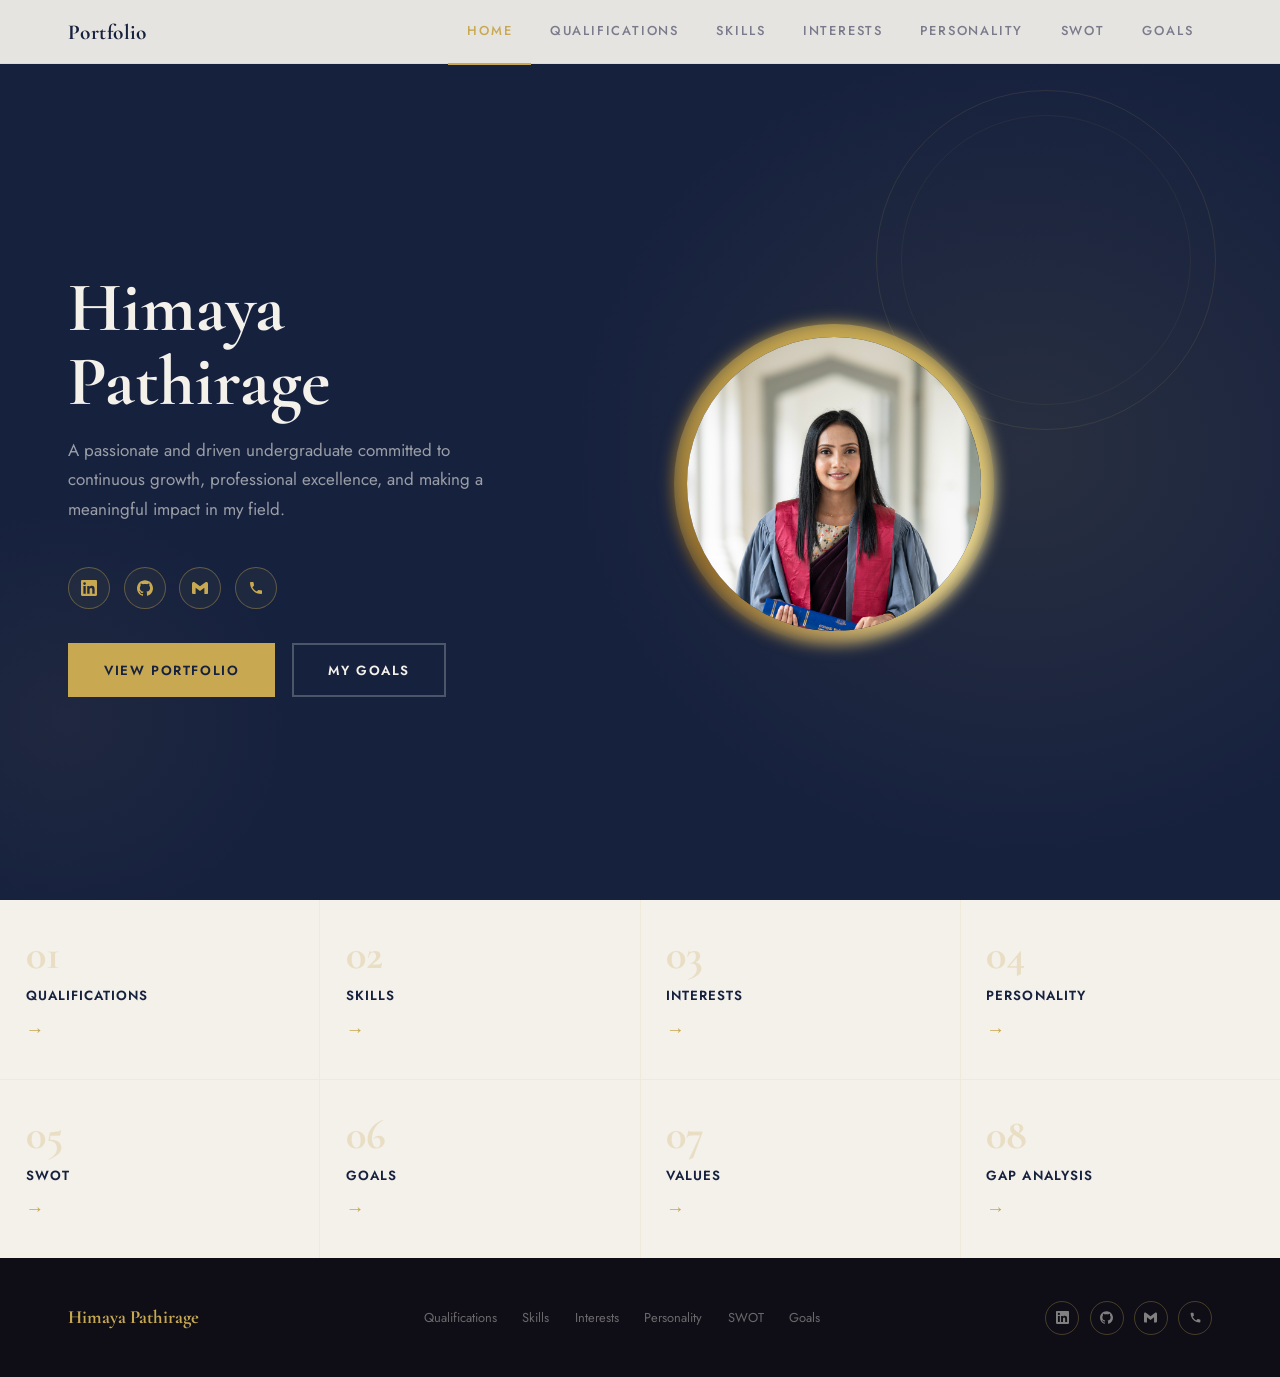
==== index.html @ 75c01a4c "Initial portfolio upload" ====
<!DOCTYPE html>
<html lang="en">
<head>
<meta charset="UTF-8">
<meta name="viewport" content="width=device-width, initial-scale=1.0">
<title>E-Portfolio — Home</title>
<link rel="stylesheet" href="css/style.css">
<style>
  .hero {
    min-height: 100vh;
    display: grid; grid-template-columns: 1fr 1fr;
    align-items: center; gap: 4rem;
    padding: 8rem 4rem 4rem;
    position: relative; overflow: hidden;
    background: var(--ink);
  }
  .hero::before {
    content: '';
    position: absolute; inset: 0;
    background:
      radial-gradient(ellipse 55% 70% at 80% 50%, rgba(200,169,81,0.1) 0%, transparent 65%),
      radial-gradient(ellipse 30% 40% at 5% 80%, rgba(200,169,81,0.05) 0%, transparent 60%);
  }
  .hero-ring {
    position: absolute; top: 10%; right: 5%;
    width: 340px; height: 340px; border-radius: 50%;
    border: 1px solid rgba(200,169,81,0.12);
    animation: pulse 7s ease-in-out infinite;
  }
  .hero-ring::after {
    content:''; position:absolute; inset:24px; border-radius:50%;
    border:1px solid rgba(200,169,81,0.07);
  }
  @keyframes pulse {0%,100%{transform:scale(1);opacity:1}50%{transform:scale(1.05);opacity:0.6}}

  .hero-text { position: relative; z-index: 1; color: var(--cream); }
  .hero-eyebrow {
    display: inline-flex; align-items: center; gap: 0.7rem;
    font-size: 0.7rem; font-weight: 600; letter-spacing: 0.22em;
    text-transform: uppercase; color: var(--gold); margin-bottom: 1.5rem;
  }
  .hero-eyebrow::before { content:''; width:28px; height:1px; background:var(--gold); }
  h1.hero-name {
    font-family: var(--font-display);
    font-size: clamp(3rem,5.5vw,5.5rem);
    font-weight: 700; line-height: 1.05;
    margin-bottom: 1rem; color: var(--cream);
  }
  h1.hero-name em { color: var(--gold); font-style: italic; }
  .hero-tagline {
    font-size: 1rem; line-height: 1.75;
    color: rgba(244,241,235,0.6);
    max-width: 420px; margin-bottom: 2.5rem;
  }
  .hero-meta { margin-bottom: 2.5rem; }
  .hero-meta-item {
    display: flex; align-items: center; gap: 0.8rem;
    font-size: 0.85rem; color: rgba(244,241,235,0.55);
    margin-bottom: 0.5rem;
  }
  .hero-meta-item::before { content:''; width:5px; height:5px; border-radius:50%; background:var(--gold); flex-shrink:0; }
  .hero-btns { display: flex; gap: 1rem; flex-wrap: wrap; }
  .btn {
    display: inline-flex; align-items: center; gap: 0.6rem;
    padding: 0.85rem 2rem; text-decoration: none;
    font-size: 0.78rem; font-weight: 600;
    letter-spacing: 0.12em; text-transform: uppercase;
    transition: all var(--trans); border: 2px solid;
  }
  .btn-gold { background: var(--gold); color: var(--ink); border-color: var(--gold); }
  .btn-gold:hover { background: transparent; color: var(--gold); }
  .btn-outline { background: transparent; color: var(--cream); border-color: rgba(244,241,235,0.25); }
  .btn-outline:hover { border-color: var(--gold); color: var(--gold); }

  /* Quick nav cards */
  .quick-nav {
    display: grid; grid-template-columns: repeat(4,1fr);
    gap: 1px; background: rgba(200,169,81,0.1);
    margin-top: 0;
  }
  .qnav-card {
    background: var(--cream); padding: 2rem 1.5rem;
    text-decoration: none; color: var(--ink);
    transition: all var(--trans);
    display: flex; flex-direction: column; gap: 0.5rem;
  }
  .qnav-card:hover { background: var(--ink); color: var(--cream); }
  .qnav-num {
    font-family: var(--font-display);
    font-size: 2.5rem; font-weight: 700;
    color: rgba(200,169,81,0.25); line-height: 1;
  }
  .qnav-card:hover .qnav-num { color: rgba(200,169,81,0.4); }
  .qnav-title { font-size: 0.78rem; font-weight: 600; letter-spacing: 0.08em; text-transform: uppercase; }
  .qnav-arrow { font-size: 1.1rem; color: var(--gold); margin-top: auto; }

  @media (max-width: 900px) {
    .hero { grid-template-columns: 1fr; padding: 6rem 1.5rem 3rem; gap: 2.5rem; min-height: auto; }
    .hero-ring { display: none; }
    .quick-nav { grid-template-columns: repeat(2,1fr); }
  }
</style>
</head>
<body>

<nav class="nav">
  <a href="index.html" class="nav-logo">Portfolio</a>
  <ul class="nav-links">
    <li><a href="index.html">Home</a></li>
    <li><a href="qualifications.html">Qualifications</a></li>
    <li><a href="skills.html">Skills</a></li>
    <li><a href="interests.html">Interests</a></li>
    <li><a href="personality.html">Personality</a></li>
    <li><a href="swot.html">SWOT</a></li>
    <li><a href="goals.html">Goals</a></li>
    
  </ul>
  <button class="nav-hamburger" aria-label="Menu">
    <span></span><span></span><span></span>
  </button>
</nav>

<section class="hero">
  <div class="hero-ring"></div>
  <div class="hero-text fade-up">
    <h1 class="hero-name">Himaya<br>Pathirage</h1>
    <p class="hero-tagline">A passionate and driven undergraduate committed to continuous growth, professional excellence, and making a meaningful impact in my field.</p>
    
    <div class="hero-social" style="display:flex; gap:0.8rem; margin-bottom:2rem; flex-wrap:wrap;">

        <!-- LinkedIn -->
        <a href="https://linkedin.com/in/himaya-pathirage-b94798361" 
          target="_blank" rel="noopener noreferrer"
          style="text-decoration:none"
          title="LinkedIn">
          <div style="
            width:42px; height:42px; border-radius:50%;
            border:1px solid rgba(200,169,81,0.4);
            display:flex; align-items:center; justify-content:center;
            color:var(--gold); font-size:1rem;
            transition: all 0.25s; cursor:pointer;
            background:rgba(200,169,81,0.05);"
            onmouseover="this.style.background='var(--gold)';this.style.color='var(--ink)';this.style.borderColor='var(--gold)'"
            onmouseout="this.style.background='rgba(200,169,81,0.05)';this.style.color='var(--gold)';this.style.borderColor='rgba(200,169,81,0.4)'">
            <svg xmlns="http://www.w3.org/2000/svg" width="16" height="16" fill="currentColor" viewBox="0 0 24 24">
              <path d="M20.447 20.452h-3.554v-5.569c0-1.328-.027-3.037-1.852-3.037-1.853 0-2.136 1.445-2.136 2.939v5.667H9.351V9h3.414v1.561h.046c.477-.9 1.637-1.85 3.37-1.85 3.601 0 4.267 2.37 4.267 5.455v6.286zM5.337 7.433a2.062 2.062 0 0 1-2.063-2.065 2.064 2.064 0 1 1 2.063 2.065zm1.782 13.019H3.555V9h3.564v11.452zM22.225 0H1.771C.792 0 0 .774 0 1.729v20.542C0 23.227.792 24 1.771 24h20.451C23.2 24 24 23.227 24 22.271V1.729C24 .774 23.2 0 22.222 0h.003z"/>
            </svg>
          </div>
        </a>

        <!-- GitHub -->
        <a href="https://github.com/HimayaPathirage" 
          target="_blank" rel="noopener noreferrer"
          style="text-decoration:none"
          title="GitHub">
          <div style="
            width:42px; height:42px; border-radius:50%;
            border:1px solid rgba(200,169,81,0.4);
            display:flex; align-items:center; justify-content:center;
            color:var(--gold); font-size:1rem;
            transition: all 0.25s; cursor:pointer;
            background:rgba(200,169,81,0.05);"
            onmouseover="this.style.background='var(--gold)';this.style.color='var(--ink)';this.style.borderColor='var(--gold)'"
            onmouseout="this.style.background='rgba(200,169,81,0.05)';this.style.color='var(--gold)';this.style.borderColor='rgba(200,169,81,0.4)'">
            <svg xmlns="http://www.w3.org/2000/svg" width="16" height="16" fill="currentColor" viewBox="0 0 24 24">
              <path d="M12 .297c-6.63 0-12 5.373-12 12 0 5.303 3.438 9.8 8.205 11.385.6.113.82-.258.82-.577 0-.285-.01-1.04-.015-2.04-3.338.724-4.042-1.61-4.042-1.61C4.422 18.07 3.633 17.7 3.633 17.7c-1.087-.744.084-.729.084-.729 1.205.084 1.838 1.236 1.838 1.236 1.07 1.835 2.809 1.305 3.495.998.108-.776.417-1.305.76-1.605-2.665-.3-5.466-1.332-5.466-5.93 0-1.31.465-2.38 1.235-3.22-.135-.303-.54-1.523.105-3.176 0 0 1.005-.322 3.3 1.23.96-.267 1.98-.399 3-.405 1.02.006 2.04.138 3 .405 2.28-1.552 3.285-1.23 3.285-1.23.645 1.653.24 2.873.12 3.176.765.84 1.23 1.91 1.23 3.22 0 4.61-2.805 5.625-5.475 5.92.42.36.81 1.096.81 2.22 0 1.606-.015 2.896-.015 3.286 0 .315.21.69.825.57C20.565 22.092 24 17.592 24 12.297c0-6.627-5.373-12-12-12"/>
            </svg>
          </div>
        </a>

        <!-- Gmail -->
        <a href="mailto:pdht20@gmail.com"
          style="text-decoration:none"
          title="Email">
          <div style="
            width:42px; height:42px; border-radius:50%;
            border:1px solid rgba(200,169,81,0.4);
            display:flex; align-items:center; justify-content:center;
            color:var(--gold); font-size:1rem;
            transition: all 0.25s; cursor:pointer;
            background:rgba(200,169,81,0.05);"
            onmouseover="this.style.background='var(--gold)';this.style.color='var(--ink)';this.style.borderColor='var(--gold)'"
            onmouseout="this.style.background='rgba(200,169,81,0.05)';this.style.color='var(--gold)';this.style.borderColor='rgba(200,169,81,0.4)'">
            <svg xmlns="http://www.w3.org/2000/svg" width="16" height="16" fill="currentColor" viewBox="0 0 24 24">
              <path d="M24 5.457v13.909c0 .904-.732 1.636-1.636 1.636h-3.819V11.73L12 16.64l-6.545-4.91v9.273H1.636A1.636 1.636 0 0 1 0 19.366V5.457c0-2.023 2.309-3.178 3.927-1.964L5.455 4.64 12 9.548l6.545-4.910 1.528-1.145C21.69 2.28 24 3.434 24 5.457z"/>
            </svg>
          </div>
        </a>

        <!-- Phone / WhatsApp -->
        <a href="tel:+94719879694"
          style="text-decoration:none"
          title="Phone">
          <div style="
            width:42px; height:42px; border-radius:50%;
            border:1px solid rgba(200,169,81,0.4);
            display:flex; align-items:center; justify-content:center;
            color:var(--gold); font-size:1rem;
            transition: all 0.25s; cursor:pointer;
            background:rgba(200,169,81,0.05);"
            onmouseover="this.style.background='var(--gold)';this.style.color='var(--ink)';this.style.borderColor='var(--gold)'"
            onmouseout="this.style.background='rgba(200,169,81,0.05)';this.style.color='var(--gold)';this.style.borderColor='rgba(200,169,81,0.4)'">
            <svg xmlns="http://www.w3.org/2000/svg" width="16" height="16" fill="currentColor" viewBox="0 0 24 24">
              <path d="M6.62 10.79c1.44 2.83 3.76 5.14 6.59 6.59l2.2-2.2c.27-.27.67-.36 1.02-.24 1.12.37 2.33.57 3.57.57.55 0 1 .45 1 1V20c0 .55-.45 1-1 1-9.39 0-17-7.61-17-17 0-.55.45-1 1-1h3.5c.55 0 1 .45 1 1 0 1.25.2 2.45.57 3.57.11.35.03.74-.25 1.02l-2.2 2.2z"/>
            </svg>
          </div>
        </a>

    </div>

    <div class="hero-btns">
      <a href="qualifications.html" class="btn btn-gold">View Portfolio</a>
      <a href="goals.html" class="btn btn-outline">My Goals</a>
    </div>
  </div>
    <div class="home-img">
      <div class="glowing-circle">
          <span></span>
          <span></span>
          <div class="image">
            <img src="profile.jpg" alt="Profile">
          </div>
      </div>
    </div>
    
</section>

<div class="quick-nav">
  <a href="qualifications.html" class="qnav-card">
    <div class="qnav-num">01</div>
    <div class="qnav-title">Qualifications</div>
    <div class="qnav-arrow">→</div>
  </a>
  <a href="skills.html" class="qnav-card">
    <div class="qnav-num">02</div>
    <div class="qnav-title">Skills</div>
    <div class="qnav-arrow">→</div>
  </a>
  <a href="interests.html" class="qnav-card">
    <div class="qnav-num">03</div>
    <div class="qnav-title">Interests</div>
    <div class="qnav-arrow">→</div>
  </a>
  <a href="personality.html" class="qnav-card">
    <div class="qnav-num">04</div>
    <div class="qnav-title">Personality</div>
    <div class="qnav-arrow">→</div>
  </a>
  <a href="swot.html" class="qnav-card">
    <div class="qnav-num">05</div>
    <div class="qnav-title">SWOT</div>
    <div class="qnav-arrow">→</div>
  </a>
  <a href="goals.html" class="qnav-card">
    <div class="qnav-num">06</div>
    <div class="qnav-title">Goals</div>
    <div class="qnav-arrow">→</div>
  </a>
  <a href="swot.html#values" class="qnav-card">
    <div class="qnav-num">07</div>
    <div class="qnav-title">Values</div>
    <div class="qnav-arrow">→</div>
  </a>
  <a href="goals.html#gap" class="qnav-card">
    <div class="qnav-num">08</div>
    <div class="qnav-title">Gap Analysis</div>
    <div class="qnav-arrow">→</div>
  </a>
</div>

<footer class="footer">
  <div class="footer-name">Himaya Pathirage</div>
  <ul class="footer-nav">
    <li><a href="qualifications.html">Qualifications</a></li>
    <li><a href="skills.html">Skills</a></li>
    <li><a href="interests.html">Interests</a></li>
    <li><a href="personality.html">Personality</a></li>
    <li><a href="swot.html">SWOT</a></li>
    <li><a href="goals.html">Goals</a></li>
  </ul>

  <!-- Replace <div>E-Portfolio &copy; 2026</div> with this -->
  <div style="display:flex; gap:0.6rem; align-items:center;">

    <a href="https://linkedin.com/in/himaya-pathirage-b94798361" 
       target="_blank" rel="noopener noreferrer" style="text-decoration:none" title="LinkedIn">
      <div style="width:34px;height:34px;border-radius:50%;border:1px solid rgba(200,169,81,0.3);display:flex;align-items:center;justify-content:center;color:rgba(244,241,235,0.5);transition:all 0.25s;cursor:pointer;"
        onmouseover="this.style.background='var(--gold)';this.style.color='var(--ink)';this.style.borderColor='var(--gold)'"
        onmouseout="this.style.background='';this.style.color='rgba(244,241,235,0.5)';this.style.borderColor='rgba(200,169,81,0.3)'">
        <svg xmlns="http://www.w3.org/2000/svg" width="13" height="13" fill="currentColor" viewBox="0 0 24 24">
          <path d="M20.447 20.452h-3.554v-5.569c0-1.328-.027-3.037-1.852-3.037-1.853 0-2.136 1.445-2.136 2.939v5.667H9.351V9h3.414v1.561h.046c.477-.9 1.637-1.85 3.37-1.85 3.601 0 4.267 2.37 4.267 5.455v6.286zM5.337 7.433a2.062 2.062 0 0 1-2.063-2.065 2.064 2.064 0 1 1 2.063 2.065zm1.782 13.019H3.555V9h3.564v11.452zM22.225 0H1.771C.792 0 0 .774 0 1.729v20.542C0 23.227.792 24 1.771 24h20.451C23.2 24 24 23.227 24 22.271V1.729C24 .774 23.2 0 22.222 0h.003z"/>
        </svg>
      </div>
    </a>

    <a href="https://github.com/HimayaPathirage" 
       target="_blank" rel="noopener noreferrer" style="text-decoration:none" title="GitHub">
      <div style="width:34px;height:34px;border-radius:50%;border:1px solid rgba(200,169,81,0.3);display:flex;align-items:center;justify-content:center;color:rgba(244,241,235,0.5);transition:all 0.25s;cursor:pointer;"
        onmouseover="this.style.background='var(--gold)';this.style.color='var(--ink)';this.style.borderColor='var(--gold)'"
        onmouseout="this.style.background='';this.style.color='rgba(244,241,235,0.5)';this.style.borderColor='rgba(200,169,81,0.3)'">
        <svg xmlns="http://www.w3.org/2000/svg" width="13" height="13" fill="currentColor" viewBox="0 0 24 24">
          <path d="M12 .297c-6.63 0-12 5.373-12 12 0 5.303 3.438 9.8 8.205 11.385.6.113.82-.258.82-.577 0-.285-.01-1.04-.015-2.04-3.338.724-4.042-1.61-4.042-1.61C4.422 18.07 3.633 17.7 3.633 17.7c-1.087-.744.084-.729.084-.729 1.205.084 1.838 1.236 1.838 1.236 1.07 1.835 2.809 1.305 3.495.998.108-.776.417-1.305.76-1.605-2.665-.3-5.466-1.332-5.466-5.93 0-1.31.465-2.38 1.235-3.22-.135-.303-.54-1.523.105-3.176 0 0 1.005-.322 3.3 1.23.96-.267 1.98-.399 3-.405 1.02.006 2.04.138 3 .405 2.28-1.552 3.285-1.23 3.285-1.23.645 1.653.24 2.873.12 3.176.765.84 1.23 1.91 1.23 3.22 0 4.61-2.805 5.625-5.475 5.92.42.36.81 1.096.81 2.22 0 1.606-.015 2.896-.015 3.286 0 .315.21.69.825.57C20.565 22.092 24 17.592 24 12.297c0-6.627-5.373-12-12-12"/>
        </svg>
      </div>
    </a>

    <a href="mailto:pdht20@gmail.com" style="text-decoration:none" title="Email">
      <div style="width:34px;height:34px;border-radius:50%;border:1px solid rgba(200,169,81,0.3);display:flex;align-items:center;justify-content:center;color:rgba(244,241,235,0.5);transition:all 0.25s;cursor:pointer;"
        onmouseover="this.style.background='var(--gold)';this.style.color='var(--ink)';this.style.borderColor='var(--gold)'"
        onmouseout="this.style.background='';this.style.color='rgba(244,241,235,0.5)';this.style.borderColor='rgba(200,169,81,0.3)'">
        <svg xmlns="http://www.w3.org/2000/svg" width="13" height="13" fill="currentColor" viewBox="0 0 24 24">
          <path d="M24 5.457v13.909c0 .904-.732 1.636-1.636 1.636h-3.819V11.73L12 16.64l-6.545-4.91v9.273H1.636A1.636 1.636 0 0 1 0 19.366V5.457c0-2.023 2.309-3.178 3.927-1.964L5.455 4.64 12 9.548l6.545-4.910 1.528-1.145C21.69 2.28 24 3.434 24 5.457z"/>
        </svg>
      </div>
    </a>

    <a href="tel:+94719879694" style="text-decoration:none" title="Phone">
      <div style="width:34px;height:34px;border-radius:50%;border:1px solid rgba(200,169,81,0.3);display:flex;align-items:center;justify-content:center;color:rgba(244,241,235,0.5);transition:all 0.25s;cursor:pointer;"
        onmouseover="this.style.background='var(--gold)';this.style.color='var(--ink)';this.style.borderColor='var(--gold)'"
        onmouseout="this.style.background='';this.style.color='rgba(244,241,235,0.5)';this.style.borderColor='rgba(200,169,81,0.3)'">
        <svg xmlns="http://www.w3.org/2000/svg" width="13" height="13" fill="currentColor" viewBox="0 0 24 24">
          <path d="M6.62 10.79c1.44 2.83 3.76 5.14 6.59 6.59l2.2-2.2c.27-.27.67-.36 1.02-.24 1.12.37 2.33.57 3.57.57.55 0 1 .45 1 1V20c0 .55-.45 1-1 1-9.39 0-17-7.61-17-17 0-.55.45-1 1-1h3.5c.55 0 1 .45 1 1 0 1.25.2 2.45.57 3.57.11.35.03.74-.25 1.02l-2.2 2.2z"/>
        </svg>
      </div>
    </a>

  </div>
</footer>

<script src="js/main.js"></script>
</body>
</html>
---- css/style.css ----
/* =============================================
   SHARED STYLES — E-Portfolio
   ============================================= */

@import url('https://fonts.googleapis.com/css2?family=Cormorant+Garamond:ital,wght@0,400;0,600;0,700;1,400&family=Jost:wght@300;400;500;600&display=swap');

:root {
  --ink:       #16213e;
  --deep:      #0f0e17;
  --cream:     #f4f1eb;
  --warm:      #e8e0d0;
  --gold:      #c8a951;
  --gold-dim:  rgba(200,169,81,0.18);
  --muted:     #7a7a8c;
  --white:     #ffffff;
  --red:       #e05c5c;
  --green:     #4caf82;
  --blue:      #5c8ae0;
  --amber:     #e0b45c;

  --font-display: 'Cormorant Garamond', Georgia, serif;
  --font-body:    'Jost', sans-serif;

  --radius: 2px;
  --shadow: 0 8px 40px rgba(22,33,62,0.10);
  --shadow-lg: 0 24px 64px rgba(22,33,62,0.14);
  --trans: 0.25s ease;
}

*, *::before, *::after { margin: 0; padding: 0; box-sizing: border-box; }
html { scroll-behavior: smooth; font-size: 17px; }

body {
  font-family: var(--font-body);
  background: var(--cream);
  color: var(--ink);
  line-height: 1.6;
  overflow-x: hidden;
}

/* ---- NAV ---- */
.nav {
  position: fixed; top: 0; left: 0; right: 0; z-index: 200;
  display: flex; align-items: center; justify-content: space-between;
  padding: 0 4rem;
  height: 64px;
  background: rgba(244,241,235,0.94);
  backdrop-filter: blur(14px);
  border-bottom: 1px solid rgba(200,169,81,0.18);
}
.nav-logo {
  font-family: var(--font-display);
  font-size: 1.25rem; font-weight: 700;
  color: var(--ink); text-decoration: none;
  letter-spacing: 0.02em;
}
.nav-links { display: flex; gap: 0; list-style: none; }
.nav-links a {
  display: block; padding: 0 1.1rem;
  font-size: 0.76rem; font-weight: 500;
  letter-spacing: 0.14em; text-transform: uppercase;
  text-decoration: none; color: var(--muted);
  transition: color var(--trans);
  line-height: 64px;
  border-bottom: 2px solid transparent;
  transition: color var(--trans), border-color var(--trans);
}
.nav-links a:hover,
.nav-links a.active { color: var(--gold); border-bottom-color: var(--gold); }

.nav-hamburger {
  display: none; flex-direction: column; gap: 5px;
  background: none; border: none; cursor: pointer; padding: 4px;
}
.nav-hamburger span {
  display: block; width: 22px; height: 2px;
  background: var(--ink); transition: var(--trans);
}

/* ---- PAGE HEADER ---- */
.page-header {
  padding: 7rem 4rem 4rem;
  background: var(--ink); color: var(--cream);
  position: relative; overflow: hidden;
}
.page-header::before {
  content: '';
  position: absolute; inset: 0;
  background: radial-gradient(ellipse 50% 80% at 90% 50%, rgba(200,169,81,0.1) 0%, transparent 70%);
}
.page-header-inner { position: relative; z-index: 1; max-width: 700px; }
.page-eyebrow {
  display: inline-flex; align-items: center; gap: 0.7rem;
  font-size: 0.7rem; font-weight: 600; letter-spacing: 0.2em;
  text-transform: uppercase; color: var(--gold); margin-bottom: 1rem;
}
.page-eyebrow::before { content:''; width: 28px; height: 1px; background: var(--gold); }
.page-header h1 {
  font-family: var(--font-display);
  font-size: clamp(2.5rem, 5vw, 4rem);
  font-weight: 700; line-height: 1.1;
  margin-bottom: 1rem;
}
.page-header p {
  font-size: 1rem; color: rgba(244,241,235,0.65);
  max-width: 500px; line-height: 1.7;
}

/* ---- MAIN CONTENT WRAPPER ---- */
.content { padding: 4rem; max-width: 1200px; margin: 0 auto; }
.content-wide { padding: 4rem; }

/* ---- SECTION BLOCK ---- */
.section-block { margin-bottom: 4rem; }
.block-title {
  font-family: var(--font-display);
  font-size: 1.6rem; font-weight: 700;
  margin-bottom: 0.3rem;
  display: flex; align-items: center; gap: 1rem;
}
.block-title::after { content: ''; flex: 1; height: 1px; background: rgba(200,169,81,0.2); }
.block-desc { font-size: 0.9rem; color: var(--muted); margin-bottom: 2rem; line-height: 1.6; }

/* ---- CARDS ---- */
.card {
  background: var(--white);
  border: 1px solid rgba(200,169,81,0.15);
  padding: 2rem;
  transition: transform var(--trans), box-shadow var(--trans), border-color var(--trans);
}
.card:hover {
  transform: translateY(-3px);
  box-shadow: var(--shadow);
  border-color: rgba(200,169,81,0.4);
}
.card-accent { border-left: 3px solid var(--gold); }

/* ---- GRID HELPERS ---- */
.grid-2 { display: grid; grid-template-columns: 1fr 1fr; gap: 1.5rem; }
.grid-3 { display: grid; grid-template-columns: repeat(3,1fr); gap: 1.5rem; }
.grid-4 { display: grid; grid-template-columns: repeat(4,1fr); gap: 1.5rem; }

/* ---- LABEL / VALUE ---- */
.label {
  font-size: 0.68rem; font-weight: 600;
  letter-spacing: 0.16em; text-transform: uppercase;
  color: var(--gold); margin-bottom: 0.25rem;
}
.value { font-size: 0.97rem; color: var(--ink); }

/* ---- BADGE ---- */
.badge {
  display: inline-block;
  padding: 0.2rem 0.65rem;
  font-size: 0.72rem; font-weight: 600;
  letter-spacing: 0.06em;
  background: var(--cream); color: var(--gold);
  border: 1px solid rgba(200,169,81,0.3);
}
.badge-dark { background: var(--ink); color: var(--gold); border-color: var(--ink); }
.badge-green { background: rgba(76,175,130,0.1); color: var(--green); border-color: var(--green); }

/* ---- TAG ---- */
.tag {
  display: inline-block; padding: 0.25rem 0.7rem;
  font-size: 0.74rem; font-weight: 500;
  background: var(--warm); color: var(--ink);
  transition: all var(--trans);
}
.tag:hover { background: var(--gold); color: var(--white); }
.tags { display: flex; flex-wrap: wrap; gap: 0.5rem; margin-top: 0.8rem; }

/* ---- TABLE ---- */
.table-wrap { overflow-x: auto; }
table {
  width: 100%; border-collapse: collapse;
  font-size: 0.88rem;
}
thead tr { background: var(--ink); color: var(--cream); }
thead th { padding: 0.85rem 1.1rem; text-align: left; font-weight: 600; font-size: 0.75rem; letter-spacing: 0.08em; text-transform: uppercase; }
tbody tr:nth-child(even) { background: rgba(244,241,235,0.6); }
tbody tr:nth-child(odd) { background: var(--white); }
tbody td { padding: 0.85rem 1.1rem; border-bottom: 1px solid rgba(200,169,81,0.1); }
tbody tr:hover td { background: rgba(200,169,81,0.05); }

/* ---- SKILL BAR ---- */
.skill-item { margin-bottom: 1.1rem; }
.skill-label { display: flex; justify-content: space-between; font-size: 0.86rem; font-weight: 500; margin-bottom: 0.35rem; }
.skill-track { height: 3px; background: rgba(200,169,81,0.15); }
.skill-fill {
  height: 100%;
  background: linear-gradient(90deg, var(--gold), #a07830);
  width: 0;
  transition: width 1.2s cubic-bezier(0.4,0,0.2,1);
}

/* ---- TIMELINE ---- */
.timeline { position: relative; padding-left: 2.5rem; }
.timeline::before {
  content: ''; position: absolute; left: 0; top: 8px; bottom: 0;
  width: 1px; background: linear-gradient(to bottom, var(--gold), transparent);
}
.timeline-item {
  position: relative; margin-bottom: 2rem;
  padding: 1.5rem; background: var(--white);
  border: 1px solid rgba(200,169,81,0.12);
  transition: border-color var(--trans);
}
.timeline-item:hover { border-color: var(--gold); }
.timeline-item::before {
  content: ''; position: absolute;
  left: -2.9rem; top: 1.6rem;
  width: 10px; height: 10px; border-radius: 50%;
  background: var(--gold); border: 2px solid var(--cream);
  box-shadow: 0 0 0 2px var(--gold);
}
.timeline-year { font-size: 0.68rem; font-weight: 600; letter-spacing: 0.16em; text-transform: uppercase; color: var(--gold); margin-bottom: 0.4rem; }
.timeline-title { font-family: var(--font-display); font-size: 1.1rem; font-weight: 700; margin-bottom: 0.4rem; }
.timeline-desc { font-size: 0.93rem; color: var(--muted); line-height: 1.6; }

/* ---- FOOTER ---- */
.footer {
  background: var(--deep); color: rgba(244,241,235,0.5);
  padding: 2.5rem 4rem;
  display: flex; align-items: center; justify-content: space-between;
  font-size: 0.8rem;
}
.footer-name {
  font-family: var(--font-display);
  font-size: 1.1rem; font-weight: 700; color: var(--gold);
}
.footer-nav { display: flex; gap: 1.5rem; list-style: none; }
.footer-nav a { color: rgba(244,241,235,0.4); text-decoration: none; font-size: 0.76rem; transition: color var(--trans); }
.footer-nav a:hover { color: var(--gold); }

/* ---- ANIMATIONS ---- */
@keyframes fadeUp { from{opacity:0;transform:translateY(20px)} to{opacity:1;transform:translateY(0)} }
@keyframes fadeIn { from{opacity:0} to{opacity:1} }
.fade-up { animation: fadeUp 0.6s ease both; }
.fade-up-1 { animation: fadeUp 0.6s 0.1s ease both; }
.fade-up-2 { animation: fadeUp 0.6s 0.2s ease both; }
.fade-up-3 { animation: fadeUp 0.6s 0.3s ease both; }

/* ---- RESPONSIVE ---- */
@media (max-width: 900px) {
  .nav { padding: 0 1.5rem; }
  .nav-links { display: none; flex-direction: column; position: absolute; top: 64px; left: 0; right: 0; background: var(--cream); border-bottom: 1px solid rgba(200,169,81,0.2); padding: 1rem 0; }
  .nav-links.open { display: flex; }
  .nav-links a { line-height: 2.8; padding: 0 2rem; border-bottom: none; }
  .nav-hamburger { display: flex; }
  .page-header { padding: 6rem 1.5rem 3rem; }
  .content, .content-wide { padding: 2rem 1.5rem; }
  .grid-2, .grid-3, .grid-4 { grid-template-columns: 1fr; }
  .footer { flex-direction: column; gap: 1rem; text-align: center; padding: 2rem 1.5rem; }
  .footer-nav { flex-wrap: wrap; justify-content: center; }
}
.home-img {
  width: 320px; height: 320px;
  animation: floatImage 4s ease-in-out infinite;
}
.glowing-circle {
  position: relative; width: 100%; height: 100%;
  border-radius: 50%;
  display: flex;
  justify-content: center; align-items: center;
}
.glowing-circle::after {
  content: '';
  position: absolute;
  width: 294px; height: 294px;
  background: #16213e;   /* portfolio ink colour */
  border-radius: 50%;
  z-index: 1;
}
.glowing-circle span {
  position: absolute;
  width: 100%; height: 100%;
  border-radius: 50%;
  animation: circleRotate 5s linear infinite;
}
.glowing-circle span:nth-child(1) {
  background: conic-gradient(#c8a951, #f4e4a0, #8a6020, #c8a951);
  filter: blur(8px);
}
.glowing-circle span:nth-child(2) {
  background: conic-gradient(
    #c8a951 0%, transparent 50%, #c8a951 100%
  );
  opacity: 0.6;
}
.glowing-circle .image {
  position: relative;
  width: 294px; height: 294px;
  border-radius: 50%; z-index: 2; overflow: hidden;
}
.image img {
  position: absolute;
  top: 0;
  left: 0;
  width: 100%;
  height: 100%;
  object-fit: cover;
  object-position: center top;
}
@keyframes circleRotate {
  to { transform: rotate(360deg); }
}
@keyframes floatImage {
  0%, 100% { transform: translateY(0); }
  50%       { transform: translateY(-14px); }
}
@media (max-width: 900px) {
  div[style*="grid-template-columns:repeat(3,1fr)"] {
    grid-template-columns: 1fr !important;
  }
}
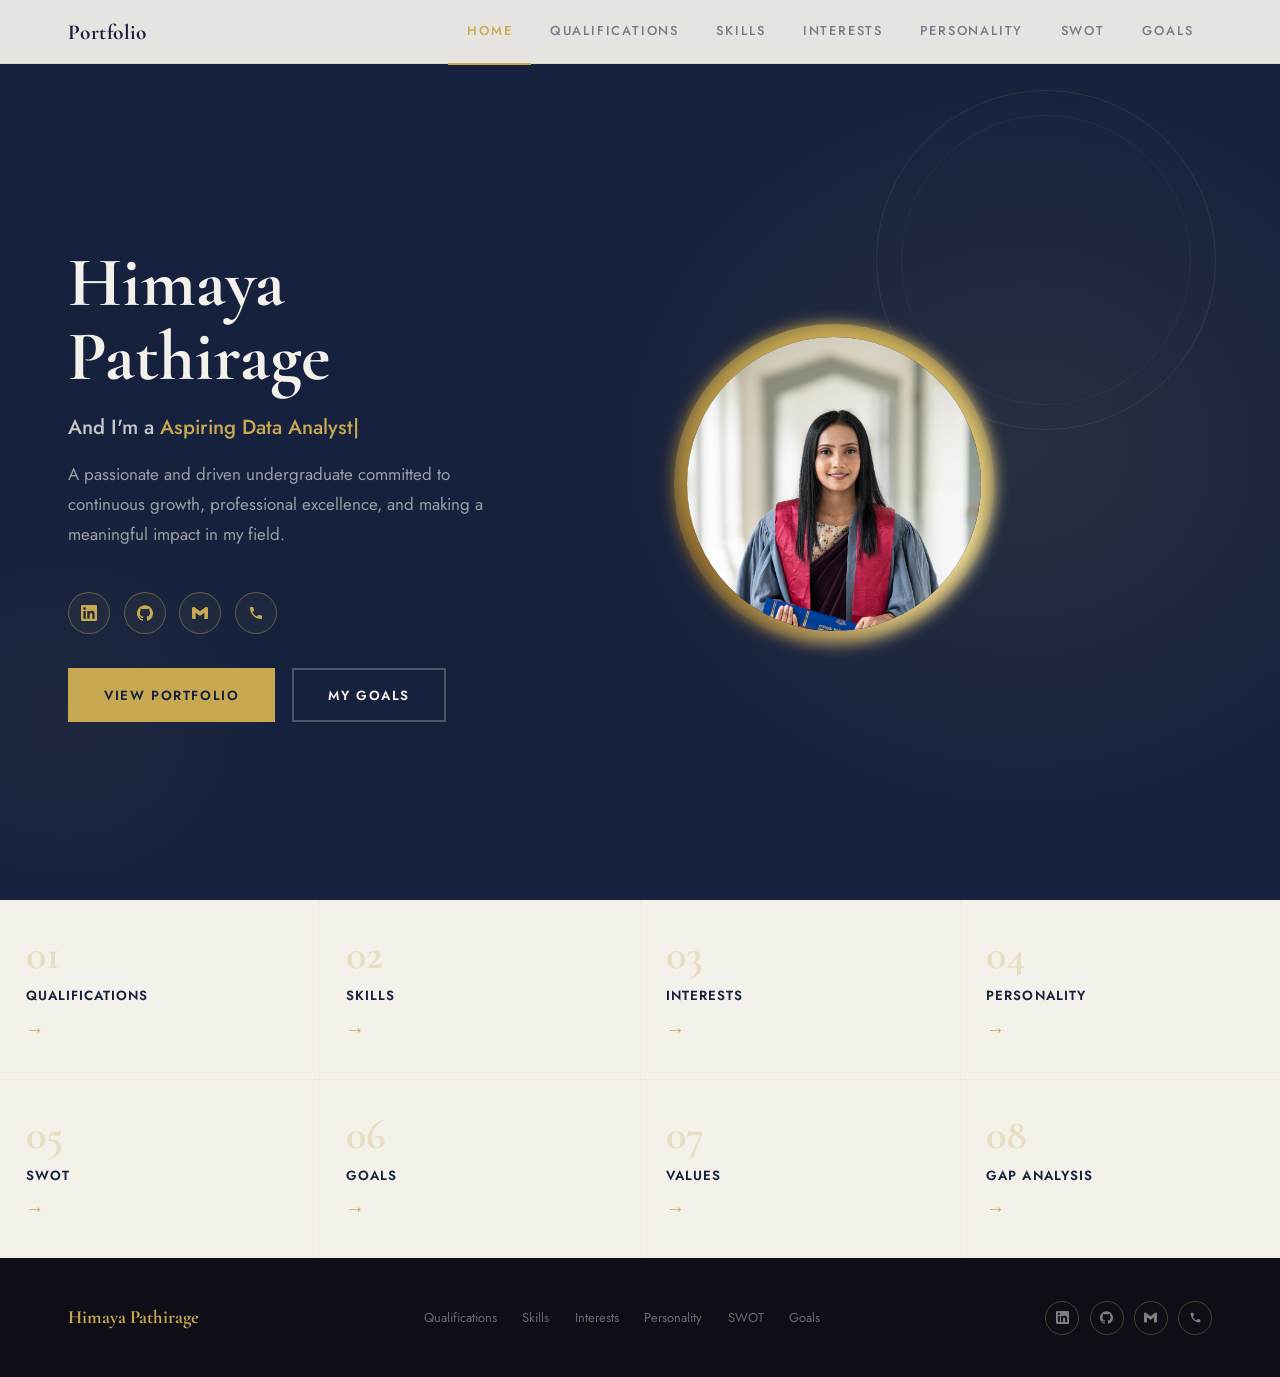
==== commit f5faefa6: "update hero section add animated job role" ====
--- a/index.html
+++ b/index.html
@@ -124,6 +124,9 @@
   <div class="hero-ring"></div>
   <div class="hero-text fade-up">
     <h1 class="hero-name">Himaya<br>Pathirage</h1>
+    <div style="font-size:1.2rem; font-weight:500; margin-bottom:1rem; color:rgba(244,241,235,0.8);">
+      And I'm a <span class="typing-text" id="typing"></span>
+    </div>
     <p class="hero-tagline">A passionate and driven undergraduate committed to continuous growth, professional excellence, and making a meaningful impact in my field.</p>
     
     <div class="hero-social" style="display:flex; gap:0.8rem; margin-bottom:2rem; flex-wrap:wrap;">
@@ -328,5 +331,53 @@
 </footer>
 
 <script src="js/main.js"></script>
+<script src="js/main.js"></script>
+
+<!-- Typing animation script -->
+<script>
+  const roles = [
+    "Aspiring Data Analyst ",
+    "BI Analyst Enthusiast",
+    "Web Developer"
+  ];
+
+  let roleIndex = 0;
+  let charIndex = 0;
+  let isDeleting = false;
+  const typingEl = document.getElementById('typing');
+
+  function type() {
+    const currentRole = roles[roleIndex];
+
+    if (isDeleting) {
+      // Remove one character
+      typingEl.textContent = currentRole.substring(0, charIndex - 1);
+      charIndex--;
+    } else {
+      // Add one character
+      typingEl.textContent = currentRole.substring(0, charIndex + 1);
+      charIndex++;
+    }
+
+    // Typing speed
+    let speed = isDeleting ? 60 : 100;
+
+    if (!isDeleting && charIndex === currentRole.length) {
+      // Pause at end of word
+      speed = 1800;
+      isDeleting = true;
+    } else if (isDeleting && charIndex === 0) {
+      // Move to next role
+      isDeleting = false;
+      roleIndex = (roleIndex + 1) % roles.length;
+      speed = 400;
+    }
+
+    setTimeout(type, speed);
+  }
+
+  // Start typing
+  document.addEventListener('DOMContentLoaded', type);
+</script>
 </body>
 </html>
--- a/css/style.css
+++ b/css/style.css
@@ -313,4 +313,15 @@
   div[style*="grid-template-columns:repeat(3,1fr)"] {
     grid-template-columns: 1fr !important;
   }
+}
+/* Typing animation */
+.typing-text { color: var(--gold); }
+.typing-text::after {
+  content: '|';
+  color: var(--gold);
+  animation: blink 0.7s step-end infinite;
+}
+@keyframes blink {
+  0%, 100% { opacity: 1; }
+  50%       { opacity: 0; }
 }
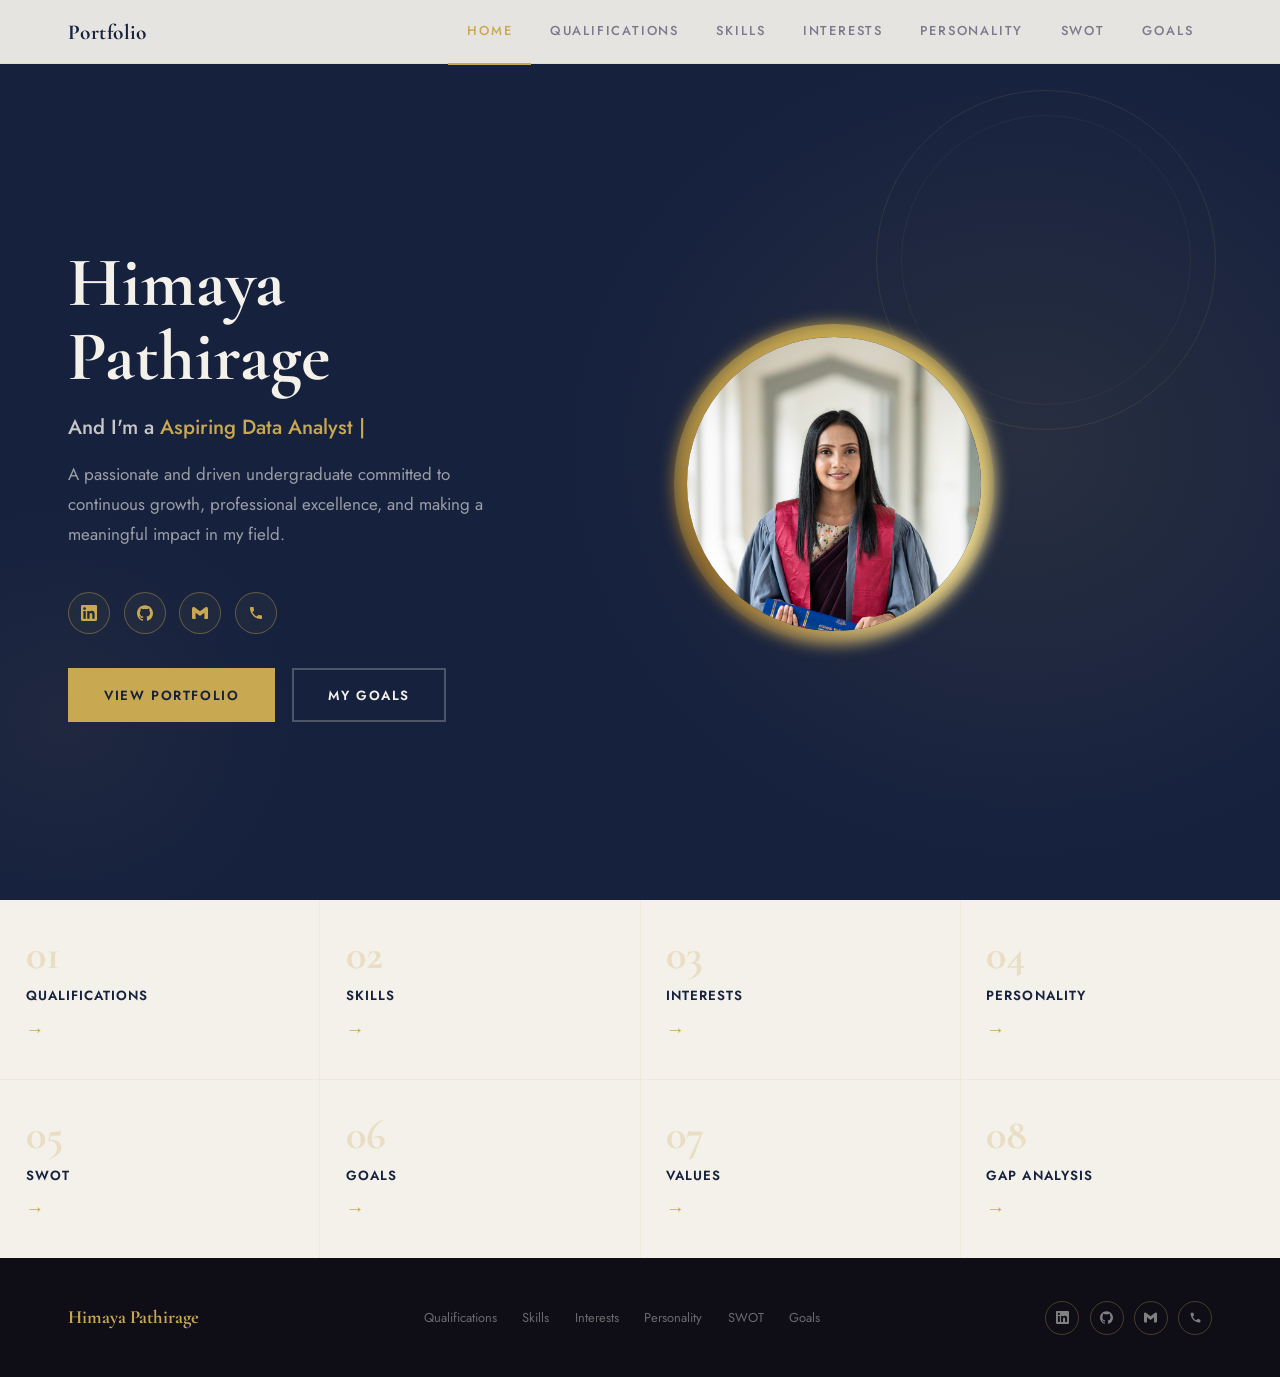
==== commit 36413553: "update home page" ====
--- a/index.html
+++ b/index.html
@@ -337,8 +337,8 @@
 <script>
   const roles = [
     "Aspiring Data Analyst ",
-    "BI Analyst Enthusiast",
-    "Web Developer"
+    "Business Intelligence Analyst"
+    
   ];
 
   let roleIndex = 0;
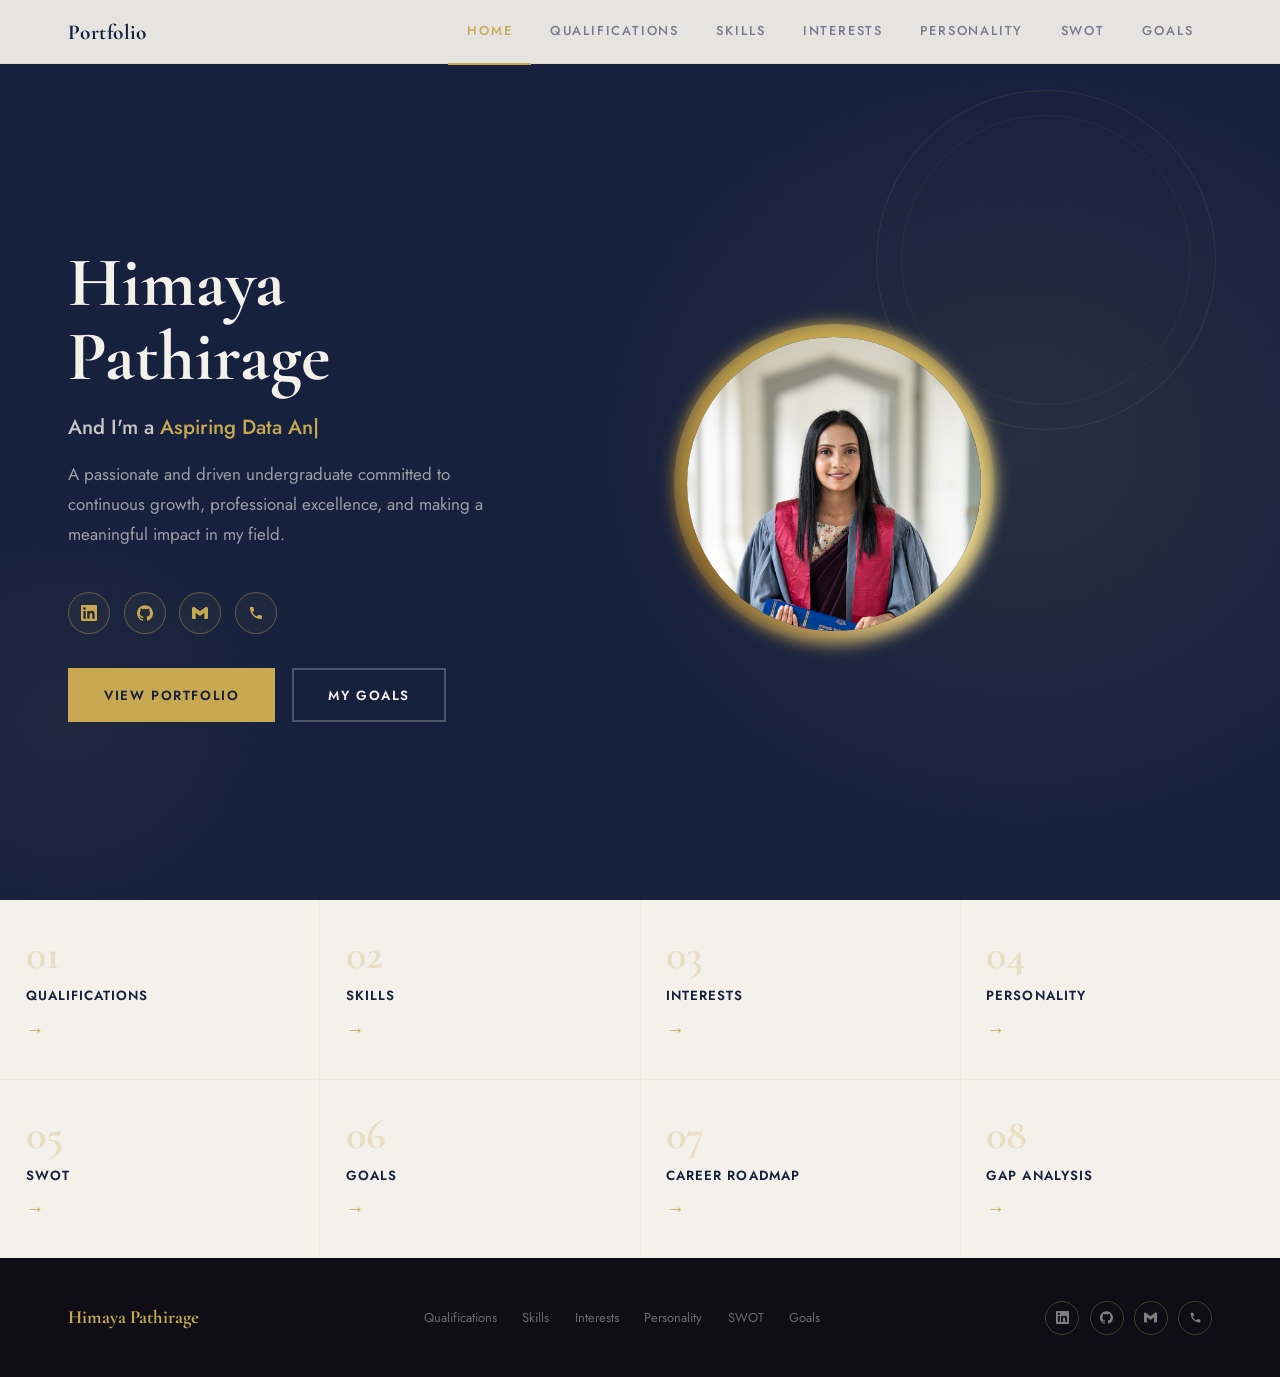
==== commit 3ff29cbb: "update index page" ====
--- a/index.html
+++ b/index.html
@@ -259,9 +259,9 @@
     <div class="qnav-title">Goals</div>
     <div class="qnav-arrow">→</div>
   </a>
-  <a href="swot.html#values" class="qnav-card">
+  <a href="goals.html#roadmap" class="qnav-card">
     <div class="qnav-num">07</div>
-    <div class="qnav-title">Values</div>
+    <div class="qnav-title">Career Roadmap</div>
     <div class="qnav-arrow">→</div>
   </a>
   <a href="goals.html#gap" class="qnav-card">
